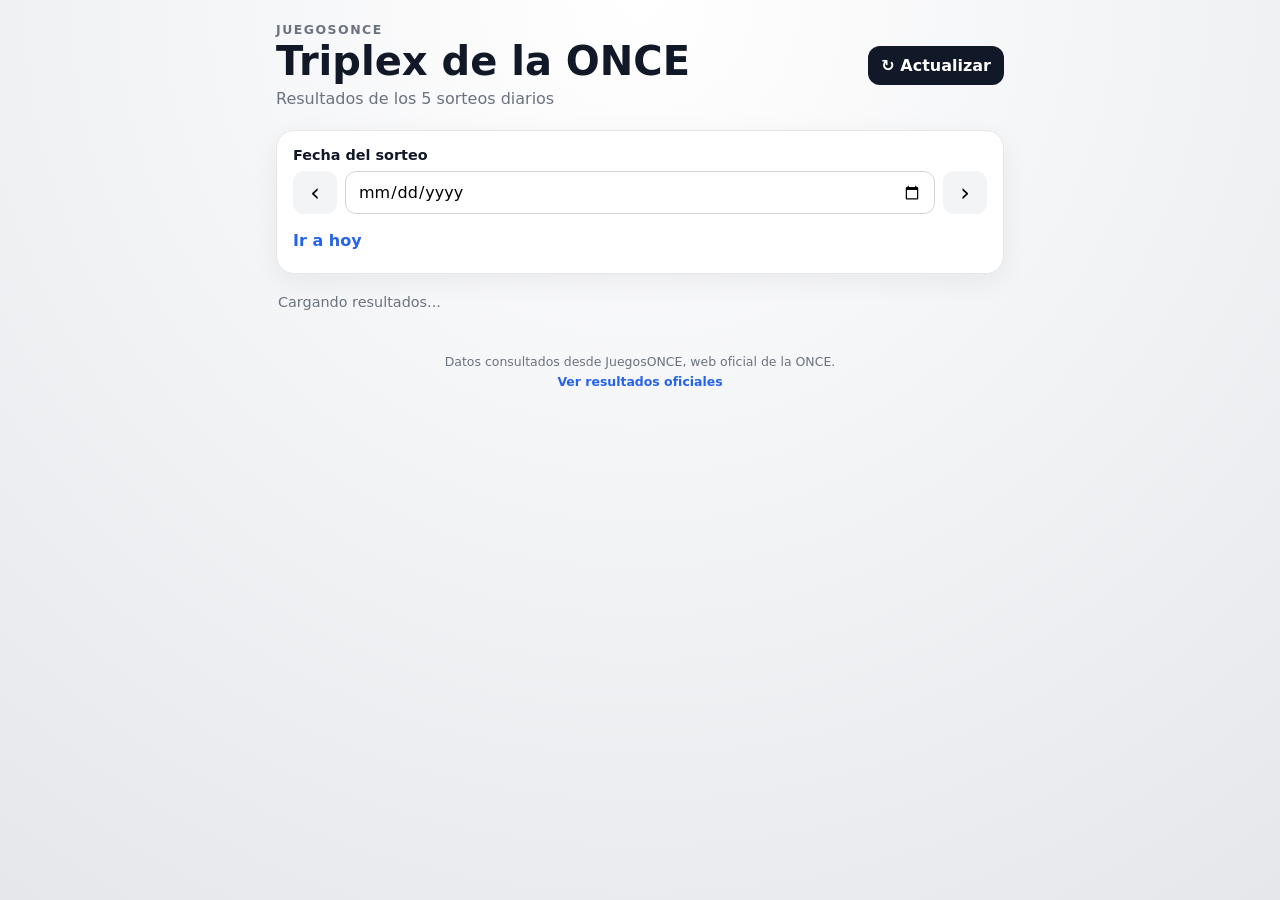
==== index.html @ 91b3eb9d "Add files via upload" ====
<!DOCTYPE html>
<html lang="es">
<head>
  <meta charset="UTF-8">
  <meta name="viewport" content="width=device-width, initial-scale=1.0">
  <meta name="theme-color" content="#111827">
  <title>Triplex ONCE - Resultados</title>
  <link rel="stylesheet" href="style.css">
</head>
<body>
  <main class="app">
    <header class="header">
      <div>
        <p class="eyebrow">JuegosONCE</p>
        <h1>Triplex de la ONCE</h1>
        <p class="subtitle">Resultados de los 5 sorteos diarios</p>
      </div>
      <button id="refreshBtn" class="refresh" type="button" aria-label="Actualizar resultados">
        ↻ Actualizar
      </button>
    </header>

    <section class="controls">
      <label for="dateInput">Fecha del sorteo</label>
      <div class="date-row">
        <button id="prevBtn" class="date-nav" type="button" aria-label="Día anterior">‹</button>
        <input id="dateInput" type="date">
        <button id="nextBtn" class="date-nav" type="button" aria-label="Día siguiente">›</button>
      </div>
      <button id="todayBtn" class="today" type="button">Ir a hoy</button>
    </section>

    <section class="status" id="status" aria-live="polite">
      Cargando resultados...
    </section>

    <section id="results" class="results" aria-live="polite"></section>

    <footer>
      <p>
        Datos consultados desde JuegosONCE, web oficial de la ONCE.
      </p>
      <a href="https://www.juegosonce.es/historico-resultados-triplex-once"
         target="_blank" rel="noopener noreferrer">
        Ver resultados oficiales
      </a>
    </footer>
  </main>

  <script src="script.js"></script>
</body>
</html>
---- style.css ----
* {
  box-sizing: border-box;
}

:root {
  font-family: system-ui, -apple-system, BlinkMacSystemFont, "Segoe UI", sans-serif;
  color: #111827;
  background: #f3f4f6;
}

body {
  margin: 0;
  min-height: 100vh;
  background:
    radial-gradient(circle at top, #ffffff 0, #f3f4f6 45%, #e5e7eb 100%);
}

.app {
  width: min(760px, 100%);
  margin: 0 auto;
  padding: 22px 16px 32px;
}

.header {
  display: flex;
  align-items: center;
  justify-content: space-between;
  gap: 16px;
  margin-bottom: 22px;
}

.eyebrow {
  margin: 0 0 3px;
  font-size: 0.78rem;
  font-weight: 800;
  letter-spacing: .12em;
  text-transform: uppercase;
  color: #6b7280;
}

h1 {
  margin: 0;
  font-size: clamp(1.7rem, 6vw, 2.5rem);
  line-height: 1.05;
}

.subtitle {
  margin: 7px 0 0;
  color: #6b7280;
}

.refresh,
.today,
.date-nav {
  border: 0;
  cursor: pointer;
  font: inherit;
}

.refresh {
  padding: 10px 13px;
  border-radius: 12px;
  background: #111827;
  color: white;
  font-weight: 700;
  white-space: nowrap;
}

.refresh:disabled {
  opacity: .55;
  cursor: wait;
}

.controls {
  background: white;
  border: 1px solid #e5e7eb;
  border-radius: 18px;
  padding: 16px;
  box-shadow: 0 8px 28px rgba(17, 24, 39, .06);
}

.controls label {
  display: block;
  margin-bottom: 8px;
  font-size: .9rem;
  font-weight: 700;
}

.date-row {
  display: grid;
  grid-template-columns: 44px 1fr 44px;
  gap: 8px;
}

#dateInput {
  width: 100%;
  min-width: 0;
  border: 1px solid #d1d5db;
  border-radius: 11px;
  padding: 10px 12px;
  font: inherit;
  background: white;
}

.date-nav {
  border-radius: 11px;
  background: #f3f4f6;
  font-size: 1.5rem;
}

.today {
  margin-top: 10px;
  padding: 7px 0;
  background: transparent;
  color: #2563eb;
  font-weight: 700;
}

.status {
  min-height: 24px;
  margin: 20px 2px 12px;
  color: #6b7280;
  font-size: .9rem;
}

.results {
  display: grid;
  gap: 12px;
}

.card {
  position: relative;
  display: grid;
  grid-template-columns: 1fr auto;
  align-items: center;
  gap: 14px;
  min-height: 105px;
  padding: 17px 19px;
  background: white;
  border: 1px solid #e5e7eb;
  border-radius: 18px;
  box-shadow: 0 7px 24px rgba(17, 24, 39, .055);
  overflow: hidden;
}

.card.done {
  border-color: #d1d5db;
}

.card.next {
  border-color: #9ca3af;
}

.card-number {
  font-size: clamp(2.35rem, 11vw, 4rem);
  line-height: .9;
  font-weight: 900;
  letter-spacing: .08em;
  font-variant-numeric: tabular-nums;
}

.card-number.pending {
  font-size: 1rem;
  letter-spacing: 0;
  color: #9ca3af;
  font-weight: 700;
}

.card-info {
  min-width: 0;
}

.draw-title {
  margin: 0;
  font-size: 1.05rem;
  font-weight: 800;
}

.draw-time {
  margin: 4px 0 0;
  color: #6b7280;
  font-size: .9rem;
}

.badge {
  display: inline-block;
  margin-top: 9px;
  padding: 4px 8px;
  border-radius: 999px;
  background: #f3f4f6;
  color: #6b7280;
  font-size: .72rem;
  font-weight: 800;
  text-transform: uppercase;
  letter-spacing: .04em;
}

.card.next .badge {
  background: #e5e7eb;
  color: #374151;
}

.error {
  padding: 18px;
  border-radius: 16px;
  background: #fff;
  border: 1px solid #e5e7eb;
  color: #4b5563;
  line-height: 1.5;
}

.error strong {
  color: #111827;
}

footer {
  padding: 24px 2px 0;
  text-align: center;
  color: #6b7280;
  font-size: .78rem;
}

footer p {
  margin: 0 0 5px;
}

footer a {
  color: #2563eb;
  text-decoration: none;
  font-weight: 700;
}

@media (max-width: 520px) {
  .header {
    align-items: flex-start;
  }

  .refresh {
    padding: 9px 10px;
    font-size: .86rem;
  }

  .card {
    min-height: 98px;
    padding: 15px;
  }

  .card-number {
    font-size: 2.7rem;
  }
}
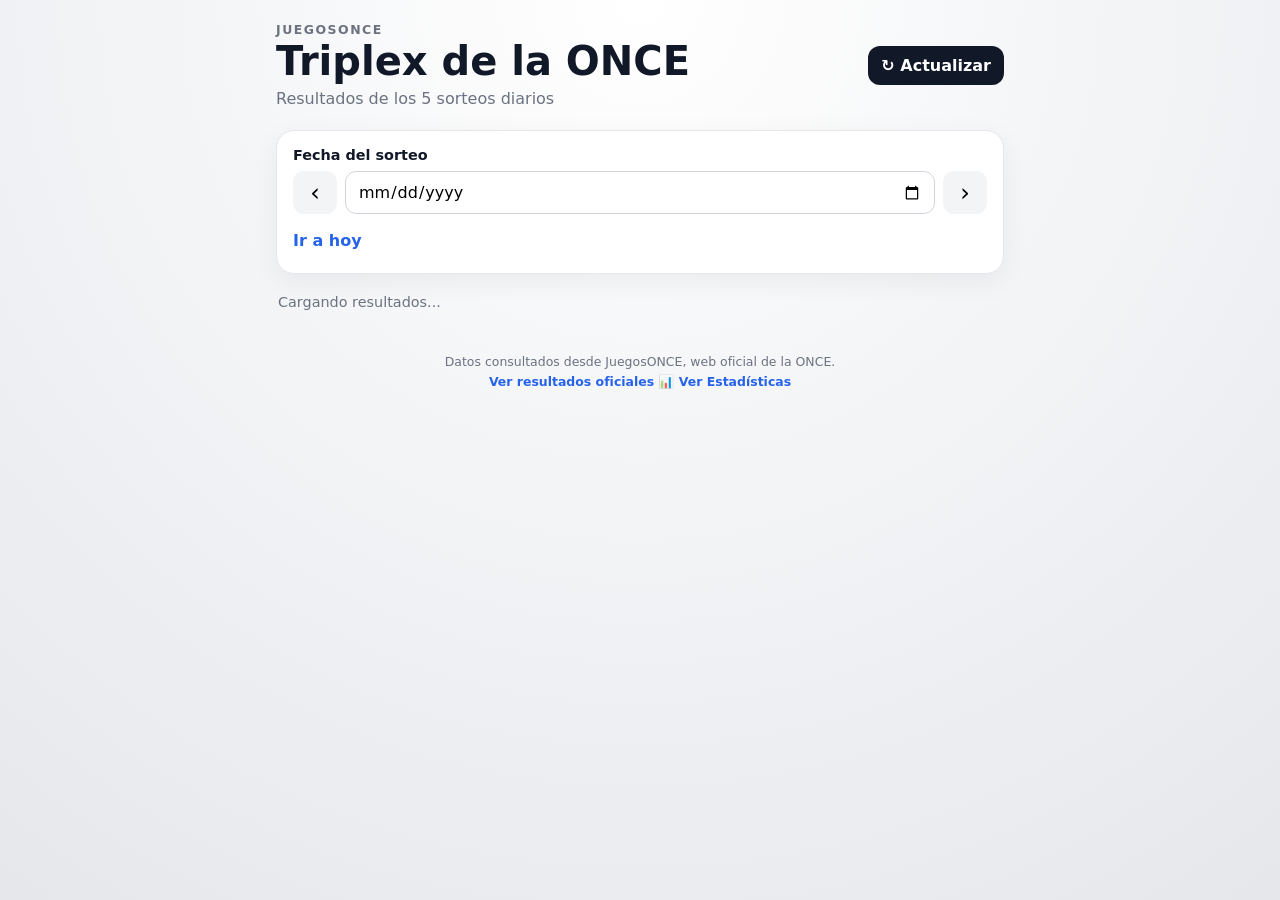
==== commit 49e54bdf: "Add link to statistics page in footer" ====
--- a/index.html
+++ b/index.html
@@ -44,6 +44,8 @@
          target="_blank" rel="noopener noreferrer">
         Ver resultados oficiales
       </a>
+      <a href="stats.html" class="btn-stats">📊 Ver Estadísticas</a>
+      
     </footer>
   </main>
 
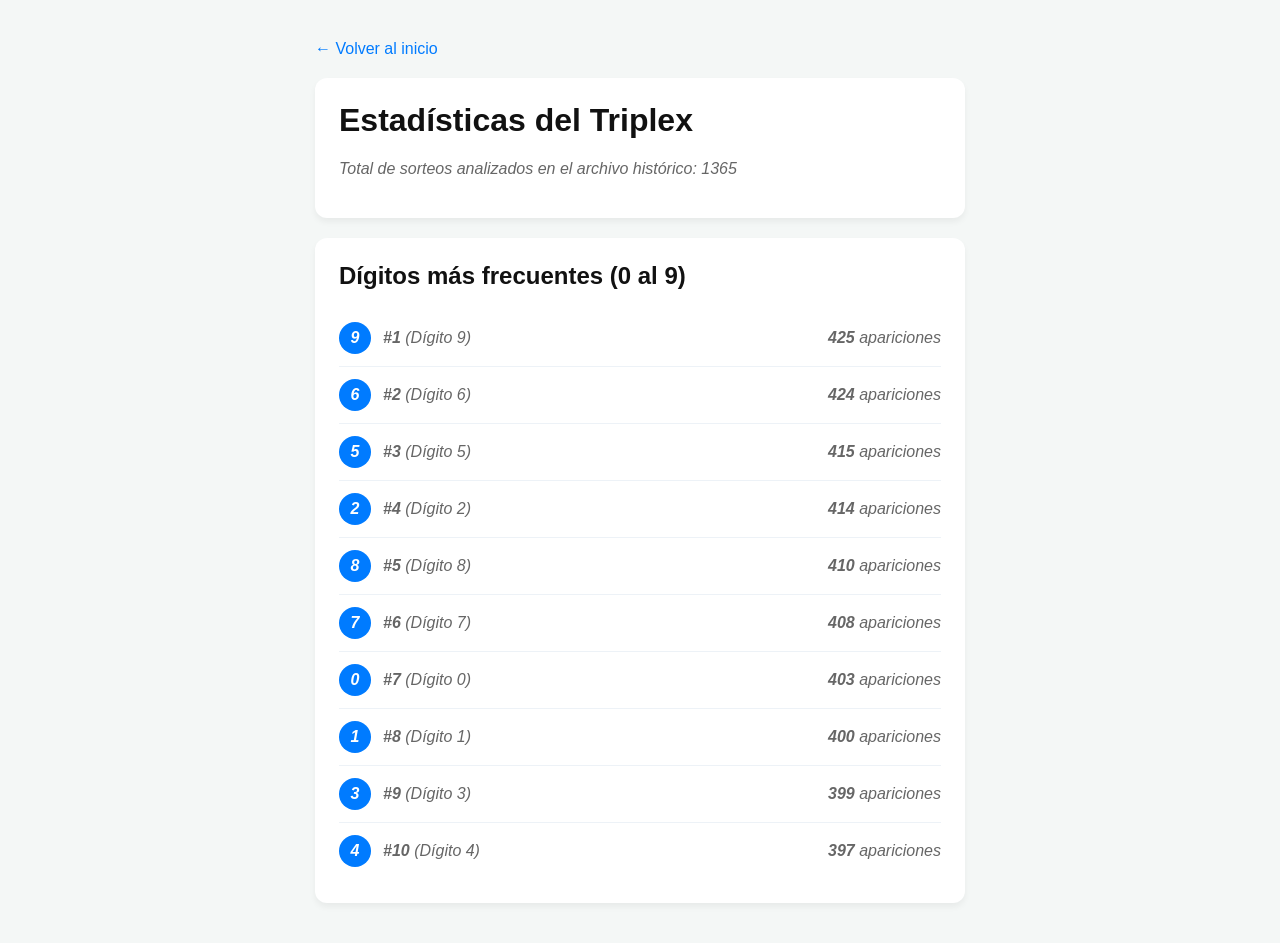
==== commit 06c56576: "Revise index.html for statistics display and styling Updated the structure and styling of the HTML d" ====
--- a/index.html
+++ b/index.html
@@ -1,54 +1,93 @@
 <!DOCTYPE html>
 <html lang="es">
 <head>
-  <meta charset="UTF-8">
-  <meta name="viewport" content="width=device-width, initial-scale=1.0">
-  <meta name="theme-color" content="#111827">
-  <title>Triplex ONCE - Resultados</title>
-  <link rel="stylesheet" href="style.css">
+    <meta charset="UTF-8">
+    <meta name="viewport" content="width=device-width, initial-scale=1.0">
+    <title>Estadísticas - Triplex</title>
+    <style>
+        body { font-family: -apple-system, BlinkMacSystemFont, "Segoe UI", Roboto, sans-serif; max-width: 650px; margin: 40px auto; padding: 0 20px; background: #f4f7f6; color: #333; }
+        .card { background: white; padding: 24px; border-radius: 12px; box-shadow: 0 4px 6px rgba(0,0,0,0.05); margin-bottom: 20px; }
+        h1, h2 { margin-top: 0; color: #111; }
+        .stat-row { display: flex; justify-content: space-between; align-items: center; padding: 12px 0; border-bottom: 1px solid #edf2f7; }
+        .stat-row:last-child { border-bottom: none; }
+        .digit-badge { background: #007bff; color: white; width: 32px; height: 32px; display: inline-flex; align-items: center; justify-content: center; border-radius: 50%; font-weight: bold; }
+        .back-link { display: inline-block; margin-bottom: 20px; text-decoration: none; color: #007bff; font-weight: 500; }
+        .back-link:hover { text-decoration: underline; }
+        .loading { color: #666; font-style: italic; }
+    </style>
 </head>
 <body>
-  <main class="app">
-    <header class="header">
-      <div>
-        <p class="eyebrow">JuegosONCE</p>
-        <h1>Triplex de la ONCE</h1>
-        <p class="subtitle">Resultados de los 5 sorteos diarios</p>
-      </div>
-      <button id="refreshBtn" class="refresh" type="button" aria-label="Actualizar resultados">
-        ↻ Actualizar
-      </button>
-    </header>
 
-    <section class="controls">
-      <label for="dateInput">Fecha del sorteo</label>
-      <div class="date-row">
-        <button id="prevBtn" class="date-nav" type="button" aria-label="Día anterior">‹</button>
-        <input id="dateInput" type="date">
-        <button id="nextBtn" class="date-nav" type="button" aria-label="Día siguiente">›</button>
-      </div>
-      <button id="todayBtn" class="today" type="button">Ir a hoy</button>
-    </section>
+    <a href="index.html" class="back-link">← Volver al inicio</a>
+    
+    <div class="card">
+        <h1>Estadísticas del Triplex</h1>
+        <p id="total-sorteos" class="loading">Analizando el histórico de sorteos...</p>
+    </div>
 
-    <section class="status" id="status" aria-live="polite">
-      Cargando resultados...
-    </section>
+    <div class="card">
+        <h2>Dígitos más frecuentes (0 al 9)</h2>
+        <div id="ranking-container" class="loading">Calculando frecuencias...</div>
+    </div>
 
-    <section id="results" class="results" aria-live="polite"></section>
+    <script>
+        async function cargarEstadisticas() {
+            try {
+                const response = await fetch('data/historico.json');
+                if (!response.ok) throw new Error('No se pudo leer el histórico');
+                
+                const historico = await response.json();
 
-    <footer>
-      <p>
-        Datos consultados desde JuegosONCE, web oficial de la ONCE.
-      </p>
-      <a href="https://www.juegosonce.es/historico-resultados-triplex-once"
-         target="_blank" rel="noopener noreferrer">
-        Ver resultados oficiales
-      </a>
-      <a href="stats.html" class="btn-stats">📊 Ver Estadísticas</a>
-      
-    </footer>
-  </main>
+                const frecuencias = { 0:0, 1:0, 2:0, 3:0, 4:0, 5:0, 6:0, 7:0, 8:0, 9:0 };
+                let totalSorteosValidos = 0;
 
-  <script src="script.js"></script>
+                // Recorremos todas las fechas guardadas en el JSON unificado
+                for (const fecha in historico) {
+                    const item = historico[fecha];
+                    if (item && item.values) {
+                        item.values.forEach(sorteo => {
+                            if (sorteo) {
+                                totalSorteosValidos++;
+                                // Cada sorteo es un número de 3 dígitos (ej: "482")
+                                for (const digito of sorteo) {
+                                    if (frecuencias[digito] !== undefined) {
+                                        frecuencias[digito]++;
+                                    }
+                                }
+                            }
+                        });
+                    }
+                }
+
+                // Mostrar total de sorteos analizados
+                document.getElementById('total-sorteos').innerText = `Total de sorteos analizados en el archivo histórico: ${totalSorteosValidos}`;
+
+                // Ordenar de mayor a menor frecuencia
+                const ranking = Object.entries(frecuencias).sort((a, b) => b[1] - a[1]);
+
+                let html = '';
+                ranking.forEach(([digito, count], index) => {
+                    html += `
+                        <div class="stat-row">
+                            <div style="display: flex; align-items: center; gap: 12px;">
+                                <span class="digit-badge">${digito}</span>
+                                <span><strong>#${index + 1}</strong> (Dígito ${digito})</span>
+                            </div>
+                            <span><strong>${count}</strong> apariciones</span>
+                        </div>
+                    `;
+                });
+
+                document.getElementById('ranking-container').innerHTML = html;
+
+            } catch (error) {
+                document.getElementById('total-sorteos').innerText = 'No se pudieron cargar los datos.';
+                document.getElementById('ranking-container').innerText = 'Verifica que el archivo data/historico.json exista y tenga datos.';
+                console.error(error);
+            }
+        }
+
+        cargarEstadisticas();
+    </script>
 </body>
 </html>
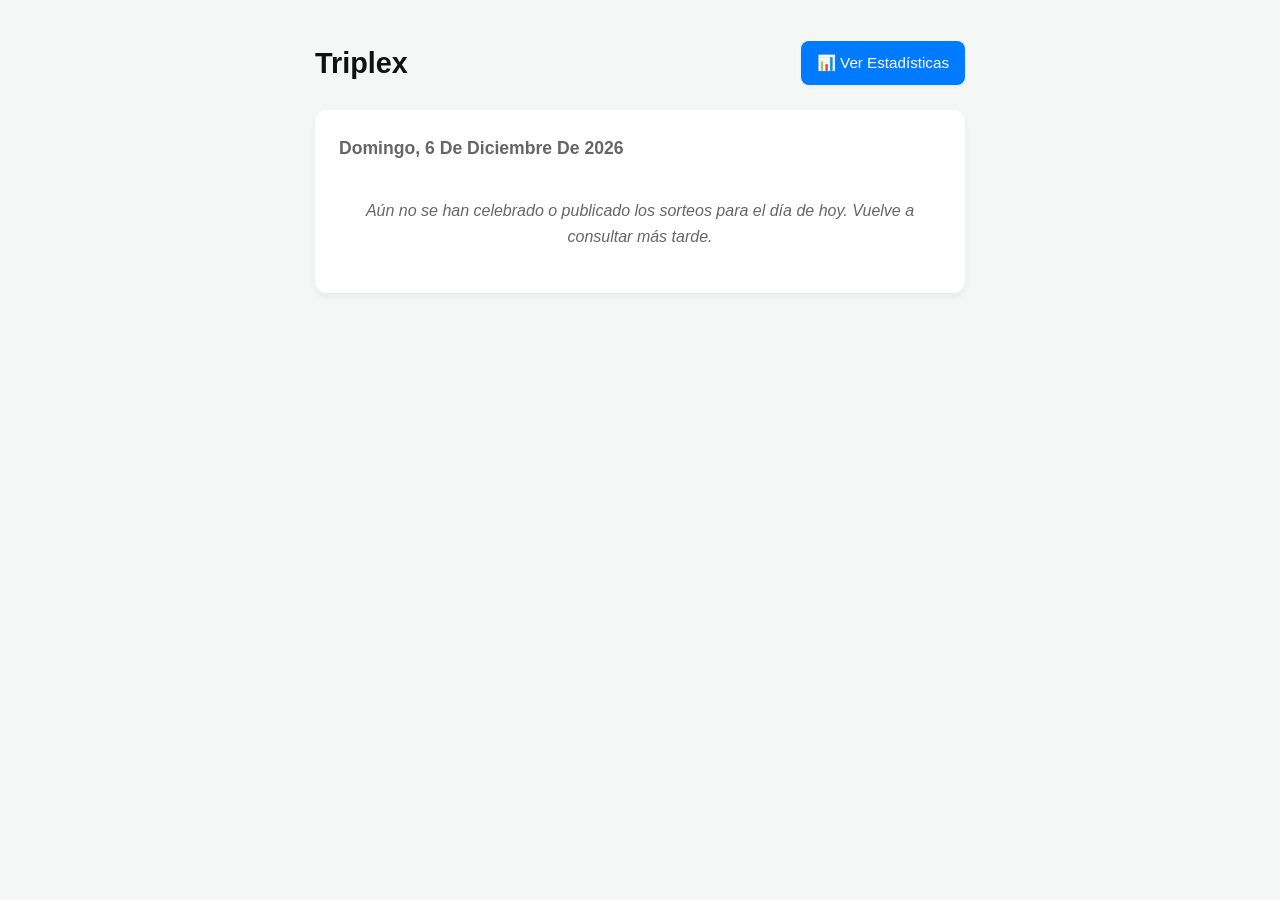
==== commit 8b4bb7dc: "Update page title and improve layout styles" ====
--- a/index.html
+++ b/index.html
@@ -3,91 +3,207 @@
 <head>
     <meta charset="UTF-8">
     <meta name="viewport" content="width=device-width, initial-scale=1.0">
-    <title>Estadísticas - Triplex</title>
+    <title>Resultados Triplex</title>
     <style>
-        body { font-family: -apple-system, BlinkMacSystemFont, "Segoe UI", Roboto, sans-serif; max-width: 650px; margin: 40px auto; padding: 0 20px; background: #f4f7f6; color: #333; }
-        .card { background: white; padding: 24px; border-radius: 12px; box-shadow: 0 4px 6px rgba(0,0,0,0.05); margin-bottom: 20px; }
-        h1, h2 { margin-top: 0; color: #111; }
-        .stat-row { display: flex; justify-content: space-between; align-items: center; padding: 12px 0; border-bottom: 1px solid #edf2f7; }
-        .stat-row:last-child { border-bottom: none; }
-        .digit-badge { background: #007bff; color: white; width: 32px; height: 32px; display: inline-flex; align-items: center; justify-content: center; border-radius: 50%; font-weight: bold; }
-        .back-link { display: inline-block; margin-bottom: 20px; text-decoration: none; color: #007bff; font-weight: 500; }
-        .back-link:hover { text-decoration: underline; }
-        .loading { color: #666; font-style: italic; }
+        :root {
+            --primary-color: #007bff;
+            --primary-hover: #0056b3;
+            --bg-color: #f4f7f6;
+            --card-bg: #ffffff;
+            --text-color: #333333;
+            --text-secondary: #666666;
+            --border-color: #edf2f7;
+        }
+
+        body {
+            font-family: -apple-system, BlinkMacSystemFont, "Segoe UI", Roboto, Helvetica, Arial, sans-serif;
+            max-width: 650px;
+            margin: 40px auto;
+            padding: 0 20px;
+            background-color: var(--bg-color);
+            color: var(--text-color);
+            line-height: 1.6;
+        }
+
+        header {
+            display: flex;
+            justify-content: space-between;
+            align-items: center;
+            margin-bottom: 24px;
+        }
+
+        h1 {
+            margin: 0;
+            font-size: 1.8rem;
+            color: #111;
+        }
+
+        .btn-stats {
+            background-color: var(--primary-color);
+            color: white;
+            padding: 10px 16px;
+            border-radius: 8px;
+            text-decoration: none;
+            font-weight: 500;
+            font-size: 0.95rem;
+            transition: background 0.2s ease;
+            box-shadow: 0 2px 4px rgba(0,0,0,0.05);
+        }
+
+        .btn-stats:hover {
+            background-color: var(--primary-hover);
+        }
+
+        .card {
+            background-color: var(--card-bg);
+            padding: 24px;
+            border-radius: 12px;
+            box-shadow: 0 4px 6px rgba(0,0,0,0.05);
+            margin-bottom: 20px;
+        }
+
+        .date-title {
+            font-size: 1.1rem;
+            color: var(--text-secondary);
+            margin-top: 0;
+            margin-bottom: 16px;
+            text-transform: capitalize;
+        }
+
+        .sorteos-list {
+            display: flex;
+            flex-direction: column;
+            gap: 12px;
+        }
+
+        .sorteo-item {
+            display: flex;
+            justify-content: space-between;
+            align-items: center;
+            padding: 12px 16px;
+            background-color: #fafbfc;
+            border: 1px solid var(--border-color);
+            border-radius: 8px;
+        }
+
+        .sorteo-label {
+            font-weight: 600;
+            color: var(--text-secondary);
+        }
+
+        .sorteo-number {
+            font-size: 1.3rem;
+            font-weight: bold;
+            letter-spacing: 2px;
+            color: #111;
+            background-color: #e9ecef;
+            padding: 4px 12px;
+            border-radius: 6px;
+        }
+
+        .status-message {
+            text-align: center;
+            color: var(--text-secondary);
+            font-style: italic;
+            padding: 20px 0;
+        }
+
+        .official-link-container {
+            margin-top: 20px;
+            text-align: right;
+        }
+
+        .official-link {
+            color: var(--primary-color);
+            text-decoration: none;
+            font-size: 0.9rem;
+        }
+
+        .official-link:hover {
+            text-decoration: underline;
+        }
     </style>
 </head>
 <body>
 
-    <a href="index.html" class="back-link">← Volver al inicio</a>
-    
+    <header>
+        <h1>Triplex</h1>
+        <a href="stats.html" class="btn-stats">📊 Ver Estadísticas</a>
+    </header>
+
     <div class="card">
-        <h1>Estadísticas del Triplex</h1>
-        <p id="total-sorteos" class="loading">Analizando el histórico de sorteos...</p>
+        <h2 id="fecha-actual" class="date-title">Cargando fecha...</h2>
+        <div id="resultados-container" class="status-message">
+            Consultando resultados de hoy...
+        </div>
+        <div id="enlace-oficial-container" class="official-link-container" style="display: none;">
+            <a id="link-oficial" href="#" target="_blank" class="official-link">Ver fuente oficial de la ONCE ↗</a>
+        </div>
     </div>
 
-    <div class="card">
-        <h2>Dígitos más frecuentes (0 al 9)</h2>
-        <div id="ranking-container" class="loading">Calculando frecuencias...</div>
-    </div>
-
     <script>
-        async function cargarEstadisticas() {
+        async function cargarResultadosIndex() {
+            const container = document.getElementById('resultados-container');
+            const fechaTitulo = document.getElementById('fecha-actual');
+            const enlaceContainer = document.getElementById('enlace-oficial-container');
+            const linkOficial = document.getElementById('link-oficial');
+
+            // Obtener la fecha de hoy en formato YYYY-MM-DD
+            const hoyStr = new Date().toISOString().split('T')[0];
+
+            // Mostrar formato de fecha amigable para el título
+            const opcionesFecha = { weekday: 'long', year: 'numeric', month: 'long', day: 'numeric' };
+            fechaTitulo.innerText = new Date().toLocaleDateString('es-ES', opcionesFecha);
+
             try {
                 const response = await fetch('data/historico.json');
-                if (!response.ok) throw new Error('No se pudo leer el histórico');
+                if (!response.ok) throw new Error('No se pudo encontrar el archivo histórico');
                 
                 const historico = await response.json();
-
-                const frecuencias = { 0:0, 1:0, 2:0, 3:0, 4:0, 5:0, 6:0, 7:0, 8:0, 9:0 };
-                let totalSorteosValidos = 0;
-
-                // Recorremos todas las fechas guardadas en el JSON unificado
-                for (const fecha in historico) {
-                    const item = historico[fecha];
-                    if (item && item.values) {
-                        item.values.forEach(sorteo => {
-                            if (sorteo) {
-                                totalSorteosValidos++;
-                                // Cada sorteo es un número de 3 dígitos (ej: "482")
-                                for (const digito of sorteo) {
-                                    if (frecuencias[digito] !== undefined) {
-                                        frecuencias[digito]++;
-                                    }
-                                }
-                            }
-                        });
+                const datosHoy = historico[hoyStr];
+
+                if (datosHoy && datosHoy.values && datosHoy.values.some(v => v !== null)) {
+                    let html = '<div class="sorteos-list">';
+                    const nombresSorteos = [
+                        "Primer Sorteo",
+                        "Segundo Sorteo",
+                        "Tercer Sorteo",
+                        "Cuarto Sorteo",
+                        "Quinto Sorteo"
+                    ];
+
+                    datosHoy.values.forEach((valor, index) => {
+                        if (valor) {
+                            html += `
+                                <div class="sorteo-item">
+                                    <span class="sorteo-label">${nombresSorteos[index]}</span>
+                                    <span class="sorteo-number">${valor}</span>
+                                </div>
+                            `;
+                        }
+                    });
+                    html += '</div>';
+
+                    container.innerHTML = html;
+
+                    // Mostrar enlace oficial si existe
+                    if (datosHoy.officialUrl) {
+                        linkOficial.href = datosHoy.officialUrl;
+                        enlaceContainer.style.display = 'block';
                     }
+
+                } else {
+                    container.innerHTML = 'Aún no se han celebrado o publicado los sorteos para el día de hoy. Vuelve a consultar más tarde.';
                 }
 
-                // Mostrar total de sorteos analizados
-                document.getElementById('total-sorteos').innerText = `Total de sorteos analizados en el archivo histórico: ${totalSorteosValidos}`;
-
-                // Ordenar de mayor a menor frecuencia
-                const ranking = Object.entries(frecuencias).sort((a, b) => b[1] - a[1]);
-
-                let html = '';
-                ranking.forEach(([digito, count], index) => {
-                    html += `
-                        <div class="stat-row">
-                            <div style="display: flex; align-items: center; gap: 12px;">
-                                <span class="digit-badge">${digito}</span>
-                                <span><strong>#${index + 1}</strong> (Dígito ${digito})</span>
-                            </div>
-                            <span><strong>${count}</strong> apariciones</span>
-                        </div>
-                    `;
-                });
-
-                document.getElementById('ranking-container').innerHTML = html;
-
             } catch (error) {
-                document.getElementById('total-sorteos').innerText = 'No se pudieron cargar los datos.';
-                document.getElementById('ranking-container').innerText = 'Verifica que el archivo data/historico.json exista y tenga datos.';
-                console.error(error);
+                console.error("Error al cargar los datos:", error);
+                container.innerHTML = 'No se pudieron cargar los resultados. Asegúrate de que el script de actualización se ha ejecutado al menos una vez.';
             }
         }
 
-        cargarEstadisticas();
+        // Ejecutar al cargar la página
+        cargarResultadosIndex();
     </script>
 </body>
 </html>
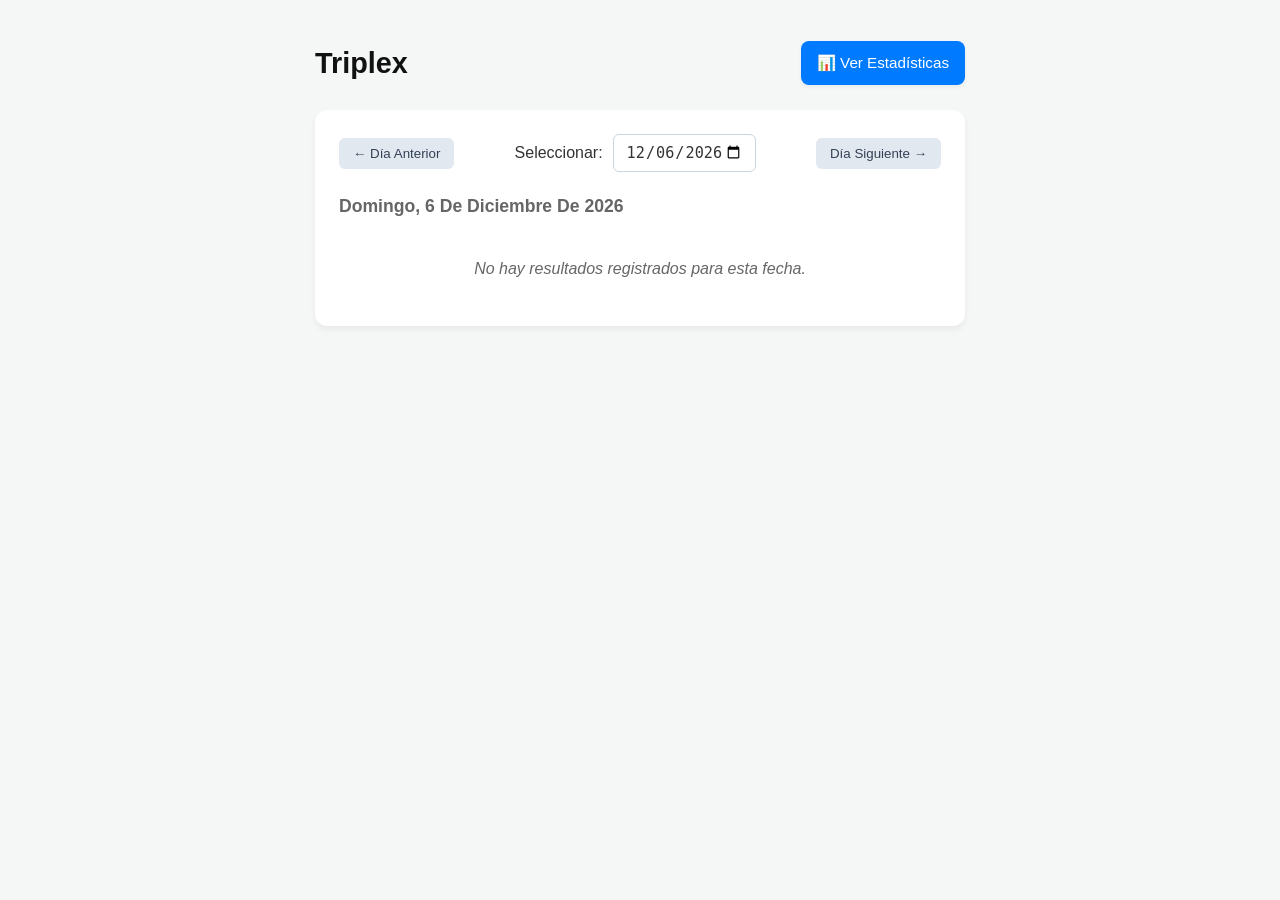
==== commit c29be5f8: "Add date controls and update results fetching logic" ====
--- a/index.html
+++ b/index.html
@@ -62,12 +62,52 @@
             margin-bottom: 20px;
         }
 
+        .controls {
+            display: flex;
+            justify-content: space-between;
+            align-items: center;
+            margin-bottom: 20px;
+            gap: 10px;
+            flex-wrap: wrap;
+        }
+
+        .date-picker-wrapper {
+            display: flex;
+            align-items: center;
+            gap: 10px;
+        }
+
+        input[type="date"] {
+            padding: 8px 12px;
+            border: 1px solid #cbd5e1;
+            border-radius: 6px;
+            font-size: 0.95rem;
+            background-color: #fff;
+            color: var(--text-color);
+        }
+
+        .btn-nav {
+            background-color: #e2e8f0;
+            border: none;
+            padding: 8px 14px;
+            border-radius: 6px;
+            cursor: pointer;
+            font-weight: 500;
+            color: #334155;
+            transition: background 0.2s;
+        }
+
+        .btn-nav:hover {
+            background-color: #cbd5e1;
+        }
+
         .date-title {
             font-size: 1.1rem;
             color: var(--text-secondary);
             margin-top: 0;
             margin-bottom: 16px;
             text-transform: capitalize;
+            font-weight: 600;
         }
 
         .sorteos-list {
@@ -132,9 +172,19 @@
     </header>
 
     <div class="card">
+        <!-- Controles para cambiar de día -->
+        <div class="controls">
+            <button id="btn-ayer" class="btn-nav">← Día Anterior</button>
+            <div class="date-picker-wrapper">
+                <label for="selector-fecha">Seleccionar:</label>
+                <input type="date" id="selector-fecha">
+            </div>
+            <button id="btn-mañana" class="btn-nav">Día Siguiente →</button>
+        </div>
+
         <h2 id="fecha-actual" class="date-title">Cargando fecha...</h2>
         <div id="resultados-container" class="status-message">
-            Consultando resultados de hoy...
+            Cargando resultados...
         </div>
         <div id="enlace-oficial-container" class="official-link-container" style="display: none;">
             <a id="link-oficial" href="#" target="_blank" class="official-link">Ver fuente oficial de la ONCE ↗</a>
@@ -142,68 +192,120 @@
     </div>
 
     <script>
-        async function cargarResultadosIndex() {
+        let historicoData = {};
+
+        function pad(n) {
+            return String(n).padStart(2, '0');
+        }
+
+        function obtenerFechaStr(date) {
+            return `${date.getFullYear()}-${pad(date.getMonth() + 1)}-${pad(date.getDate())}`;
+        }
+
+        async function inicializar() {
+            try {
+                const response = await fetch('data/historico.json');
+                if (!response.ok) throw new Error('No se pudo cargar el archivo histórico');
+                
+                historicoData = await response.json();
+
+                // Obtener fecha de hoy
+                const hoy = new Date();
+                const hoyStr = obtenerFechaStr(hoy);
+
+                // Configurar el input de fecha con el día de hoy por defecto
+                const inputFecha = document.getElementById('selector-fecha');
+                inputFecha.value = hoyStr;
+                inputFecha.max = hoyStr; // Opcional: limitar a hoy
+
+                // Mostrar los resultados del día seleccionado inicialmente
+                mostrarResultados(hoyStr);
+
+                // Eventos de los botones y el selector
+                inputFecha.addEventListener('change', (e) => {
+                    mostrarResultados(e.target.value);
+                });
+
+                document.getElementById('btn-ayer').addEventListener('click', () => {
+                    cambiarDias(-1);
+                });
+
+                document.getElementById('btn-mañana').addEventListener('click', () => {
+                    cambiarDias(1);
+                });
+
+            } catch (error) {
+                console.error("Error al cargar el histórico:", error);
+                document.getElementById('resultados-container').innerHTML = 'No se pudo cargar el archivo <code>data/historico.json</code>. Asegúrate de que el script de GitHub Actions se haya ejecutado.';
+            }
+        }
+
+        function cambiarDias(offset) {
+            const inputFecha = document.getElementById('selector-fecha');
+            if (!inputFecha.value) return;
+
+            const [year, month, day] = inputFecha.value.split('-').map(Number);
+            const fechaActual = new Date(year, month - 1, day);
+            fechaActual.setDate(fechaActual.getDate() + offset);
+
+            const nuevaFechaStr = obtenerFechaStr(fechaActual);
+            inputFecha.value = nuevaFechaStr;
+            mostrarResultados(nuevaFechaStr);
+        }
+
+        function mostrarResultados(dateStr) {
             const container = document.getElementById('resultados-container');
             const fechaTitulo = document.getElementById('fecha-actual');
             const enlaceContainer = document.getElementById('enlace-oficial-container');
             const linkOficial = document.getElementById('link-oficial');
 
-            // Obtener la fecha de hoy en formato YYYY-MM-DD
-            const hoyStr = new Date().toISOString().split('T')[0];
-
-            // Mostrar formato de fecha amigable para el título
+            // Formatear título amigable de la fecha
+            const [year, month, day] = dateStr.split('-').map(Number);
+            const fechaObj = new Date(year, month - 1, day);
             const opcionesFecha = { weekday: 'long', year: 'numeric', month: 'long', day: 'numeric' };
-            fechaTitulo.innerText = new Date().toLocaleDateString('es-ES', opcionesFecha);
-
-            try {
-                const response = await fetch('data/historico.json');
-                if (!response.ok) throw new Error('No se pudo encontrar el archivo histórico');
-                
-                const historico = await response.json();
-                const datosHoy = historico[hoyStr];
-
-                if (datosHoy && datosHoy.values && datosHoy.values.some(v => v !== null)) {
-                    let html = '<div class="sorteos-list">';
-                    const nombresSorteos = [
-                        "Primer Sorteo",
-                        "Segundo Sorteo",
-                        "Tercer Sorteo",
-                        "Cuarto Sorteo",
-                        "Quinto Sorteo"
-                    ];
-
-                    datosHoy.values.forEach((valor, index) => {
-                        if (valor) {
-                            html += `
-                                <div class="sorteo-item">
-                                    <span class="sorteo-label">${nombresSorteos[index]}</span>
-                                    <span class="sorteo-number">${valor}</span>
-                                </div>
-                            `;
-                        }
-                    });
-                    html += '</div>';
-
-                    container.innerHTML = html;
-
-                    // Mostrar enlace oficial si existe
-                    if (datosHoy.officialUrl) {
-                        linkOficial.href = datosHoy.officialUrl;
-                        enlaceContainer.style.display = 'block';
+            fechaTitulo.innerText = fechaObj.toLocaleDateString('es-ES', opcionesFecha);
+
+            const datosDia = historicoData[dateStr];
+
+            if (datosDia && datosDia.values && datosDia.values.some(v => v !== null)) {
+                let html = '<div class="sorteos-list">';
+                const nombresSorteos = [
+                    "Primer Sorteo",
+                    "Segundo Sorteo",
+                    "Tercer Sorteo",
+                    "Cuarto Sorteo",
+                    "Quinto Sorteo"
+                ];
+
+                datosDia.values.forEach((valor, index) => {
+                    if (valor) {
+                        html += `
+                            <div class="sorteo-item">
+                                <span class="sorteo-label">${nombresSorteos[index]}</span>
+                                <span class="sorteo-number">${valor}</span>
+                            </div>
+                        `;
                     }
-
+                });
+                html += '</div>';
+
+                container.innerHTML = html;
+
+                if (datosDia.officialUrl) {
+                    linkOficial.href = datosDia.officialUrl;
+                    enlaceContainer.style.display = 'block';
                 } else {
-                    container.innerHTML = 'Aún no se han celebrado o publicado los sorteos para el día de hoy. Vuelve a consultar más tarde.';
+                    enlaceContainer.style.display = 'none';
                 }
 
-            } catch (error) {
-                console.error("Error al cargar los datos:", error);
-                container.innerHTML = 'No se pudieron cargar los resultados. Asegúrate de que el script de actualización se ha ejecutado al menos una vez.';
+            } else {
+                container.innerHTML = 'No hay resultados registrados para esta fecha.';
+                enlaceContainer.style.display = 'none';
             }
         }
 
-        // Ejecutar al cargar la página
-        cargarResultadosIndex();
+        // Arrancar la aplicación en el cliente
+        inicializar();
     </script>
 </body>
 </html>
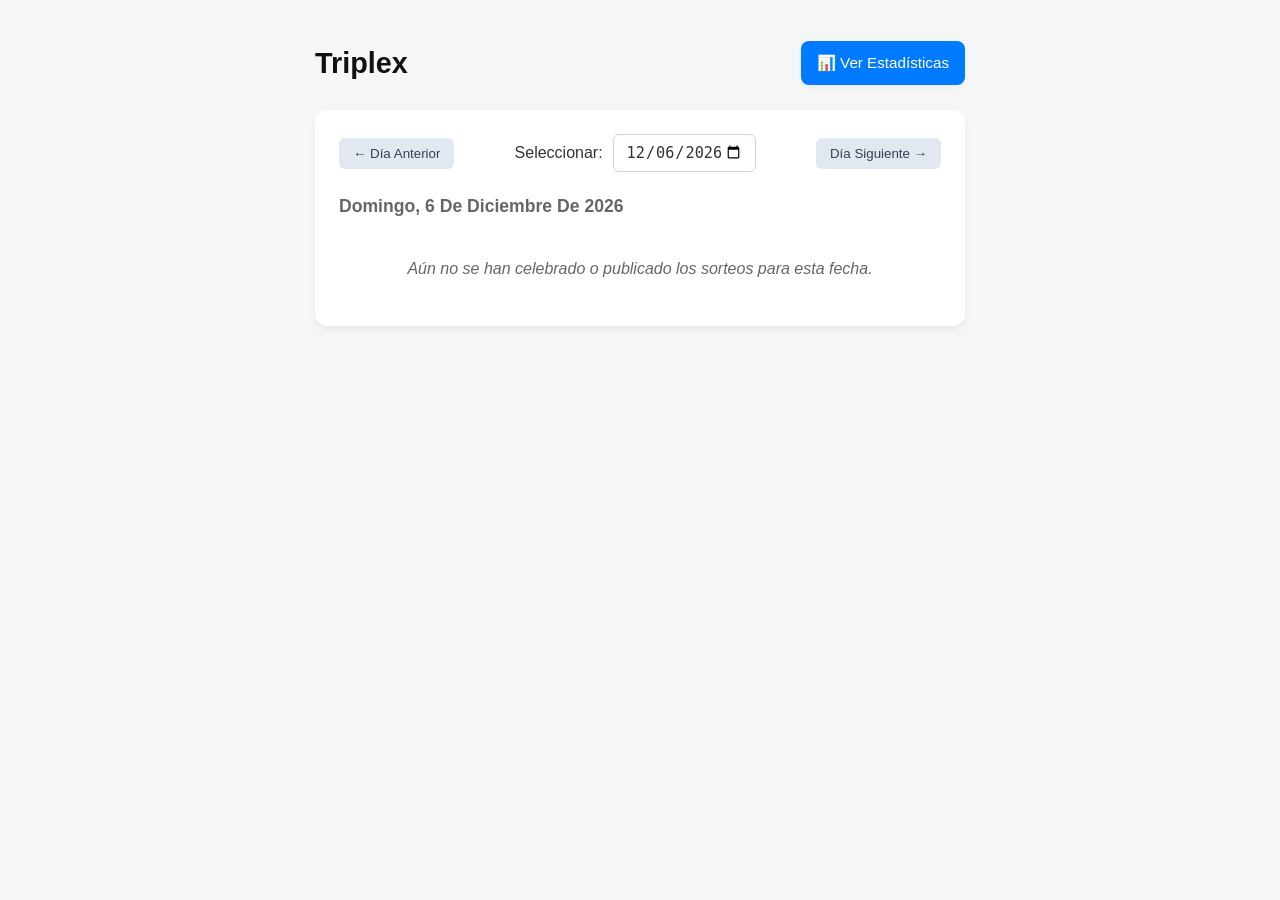
==== commit f59ebb7d: "Refactor date handling functions for local timezone" ====
--- a/index.html
+++ b/index.html
@@ -194,12 +194,12 @@
     <script>
         let historicoData = {};
 
-        function pad(n) {
-            return String(n).padStart(2, '0');
-        }
-
-        function obtenerFechaStr(date) {
-            return `${date.getFullYear()}-${pad(date.getMonth() + 1)}-${pad(date.getDate())}`;
+        // Función segura para obtener la fecha local exacta YYYY-MM-DD sin desfases de UTC
+        function obtenerFechaLocalStr(date = new Date()) {
+            const year = date.getFullYear();
+            const month = String(date.getMonth() + 1).padStart(2, '0');
+            const day = String(date.getDate()).padStart(2, '0');
+            return `${year}-${month}-${day}`;
         }
 
         async function inicializar() {
@@ -209,19 +209,14 @@
                 
                 historicoData = await response.json();
 
-                // Obtener fecha de hoy
-                const hoy = new Date();
-                const hoyStr = obtenerFechaStr(hoy);
-
-                // Configurar el input de fecha con el día de hoy por defecto
+                const hoyStr = obtenerFechaLocalStr();
+
                 const inputFecha = document.getElementById('selector-fecha');
                 inputFecha.value = hoyStr;
-                inputFecha.max = hoyStr; // Opcional: limitar a hoy
-
-                // Mostrar los resultados del día seleccionado inicialmente
+                inputFecha.max = hoyStr; // Limitar selección hasta hoy
+
                 mostrarResultados(hoyStr);
 
-                // Eventos de los botones y el selector
                 inputFecha.addEventListener('change', (e) => {
                     mostrarResultados(e.target.value);
                 });
@@ -236,7 +231,7 @@
 
             } catch (error) {
                 console.error("Error al cargar el histórico:", error);
-                document.getElementById('resultados-container').innerHTML = 'No se pudo cargar el archivo <code>data/historico.json</code>. Asegúrate de que el script de GitHub Actions se haya ejecutado.';
+                document.getElementById('resultados-container').innerHTML = 'No se pudo cargar el archivo <code>data/historico.json</code>.';
             }
         }
 
@@ -245,10 +240,16 @@
             if (!inputFecha.value) return;
 
             const [year, month, day] = inputFecha.value.split('-').map(Number);
+            // Creamos la fecha respetando estrictamente el huso horario local
             const fechaActual = new Date(year, month - 1, day);
             fechaActual.setDate(fechaActual.getDate() + offset);
 
-            const nuevaFechaStr = obtenerFechaStr(fechaActual);
+            const nuevaFechaStr = obtenerFechaLocalStr(fechaActual);
+            
+            // No permitir ir más allá de hoy
+            const hoyStr = obtenerFechaLocalStr();
+            if (nuevaFechaStr > hoyStr) return;
+
             inputFecha.value = nuevaFechaStr;
             mostrarResultados(nuevaFechaStr);
         }
@@ -259,7 +260,7 @@
             const enlaceContainer = document.getElementById('enlace-oficial-container');
             const linkOficial = document.getElementById('link-oficial');
 
-            // Formatear título amigable de la fecha
+            // Formatear título amigable evitando problemas de desfase de zona horaria
             const [year, month, day] = dateStr.split('-').map(Number);
             const fechaObj = new Date(year, month - 1, day);
             const opcionesFecha = { weekday: 'long', year: 'numeric', month: 'long', day: 'numeric' };
@@ -299,12 +300,11 @@
                 }
 
             } else {
-                container.innerHTML = 'No hay resultados registrados para esta fecha.';
+                container.innerHTML = 'Aún no se han celebrado o publicado los sorteos para esta fecha.';
                 enlaceContainer.style.display = 'none';
             }
         }
 
-        // Arrancar la aplicación en el cliente
         inicializar();
     </script>
 </body>
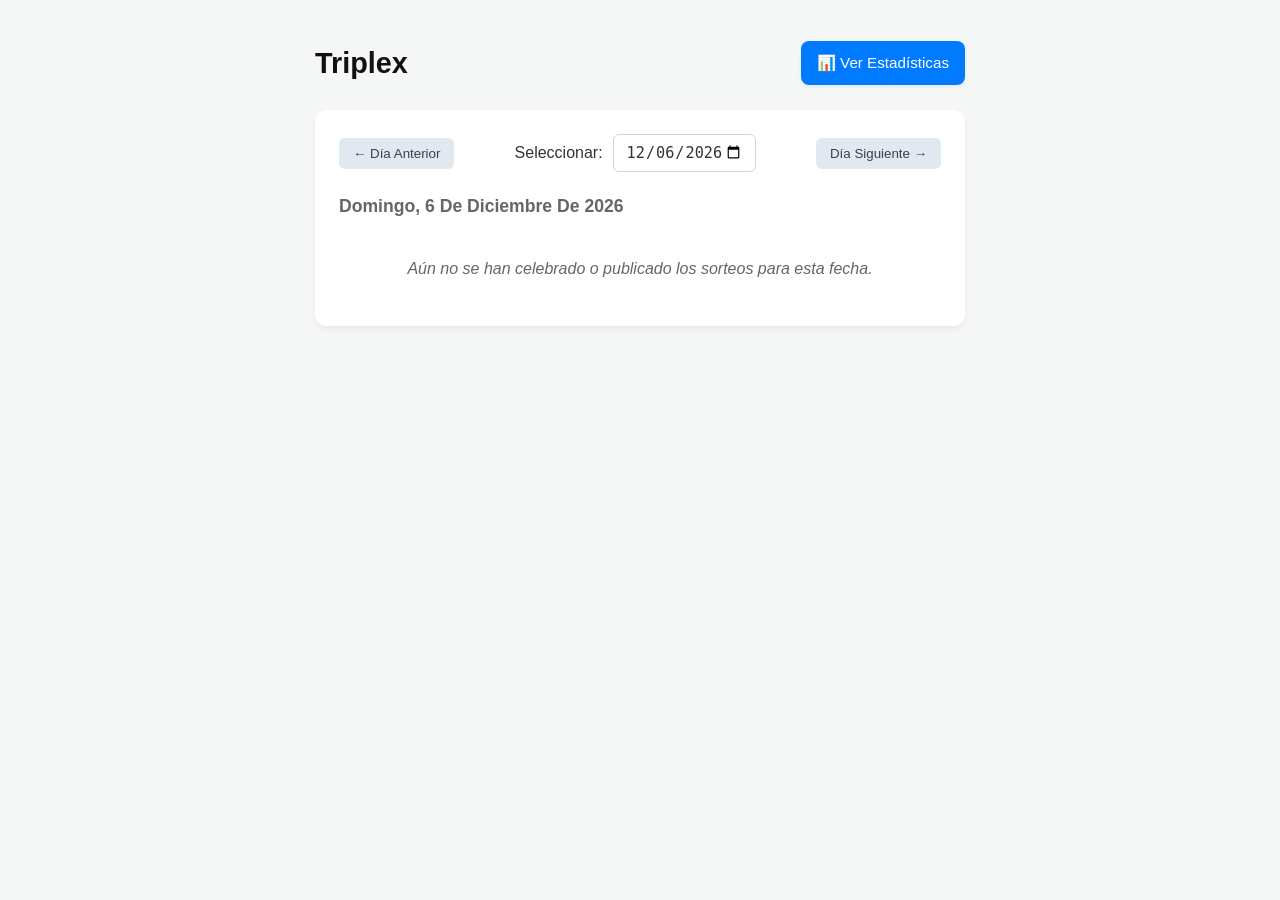
==== commit 357d5bb6: "Update fetch call to use historico2026.json" ====
--- a/index.html
+++ b/index.html
@@ -204,7 +204,7 @@
 
         async function inicializar() {
             try {
-                const response = await fetch('data/historico.json');
+                const response = await fetch('data/historico2026.json');
                 if (!response.ok) throw new Error('No se pudo cargar el archivo histórico');
                 
                 historicoData = await response.json();
@@ -231,7 +231,7 @@
 
             } catch (error) {
                 console.error("Error al cargar el histórico:", error);
-                document.getElementById('resultados-container').innerHTML = 'No se pudo cargar el archivo <code>data/historico.json</code>.';
+                document.getElementById('resultados-container').innerHTML = 'No se pudo cargar el archivo <code>data/historico2026.json</code>.';
             }
         }
 
